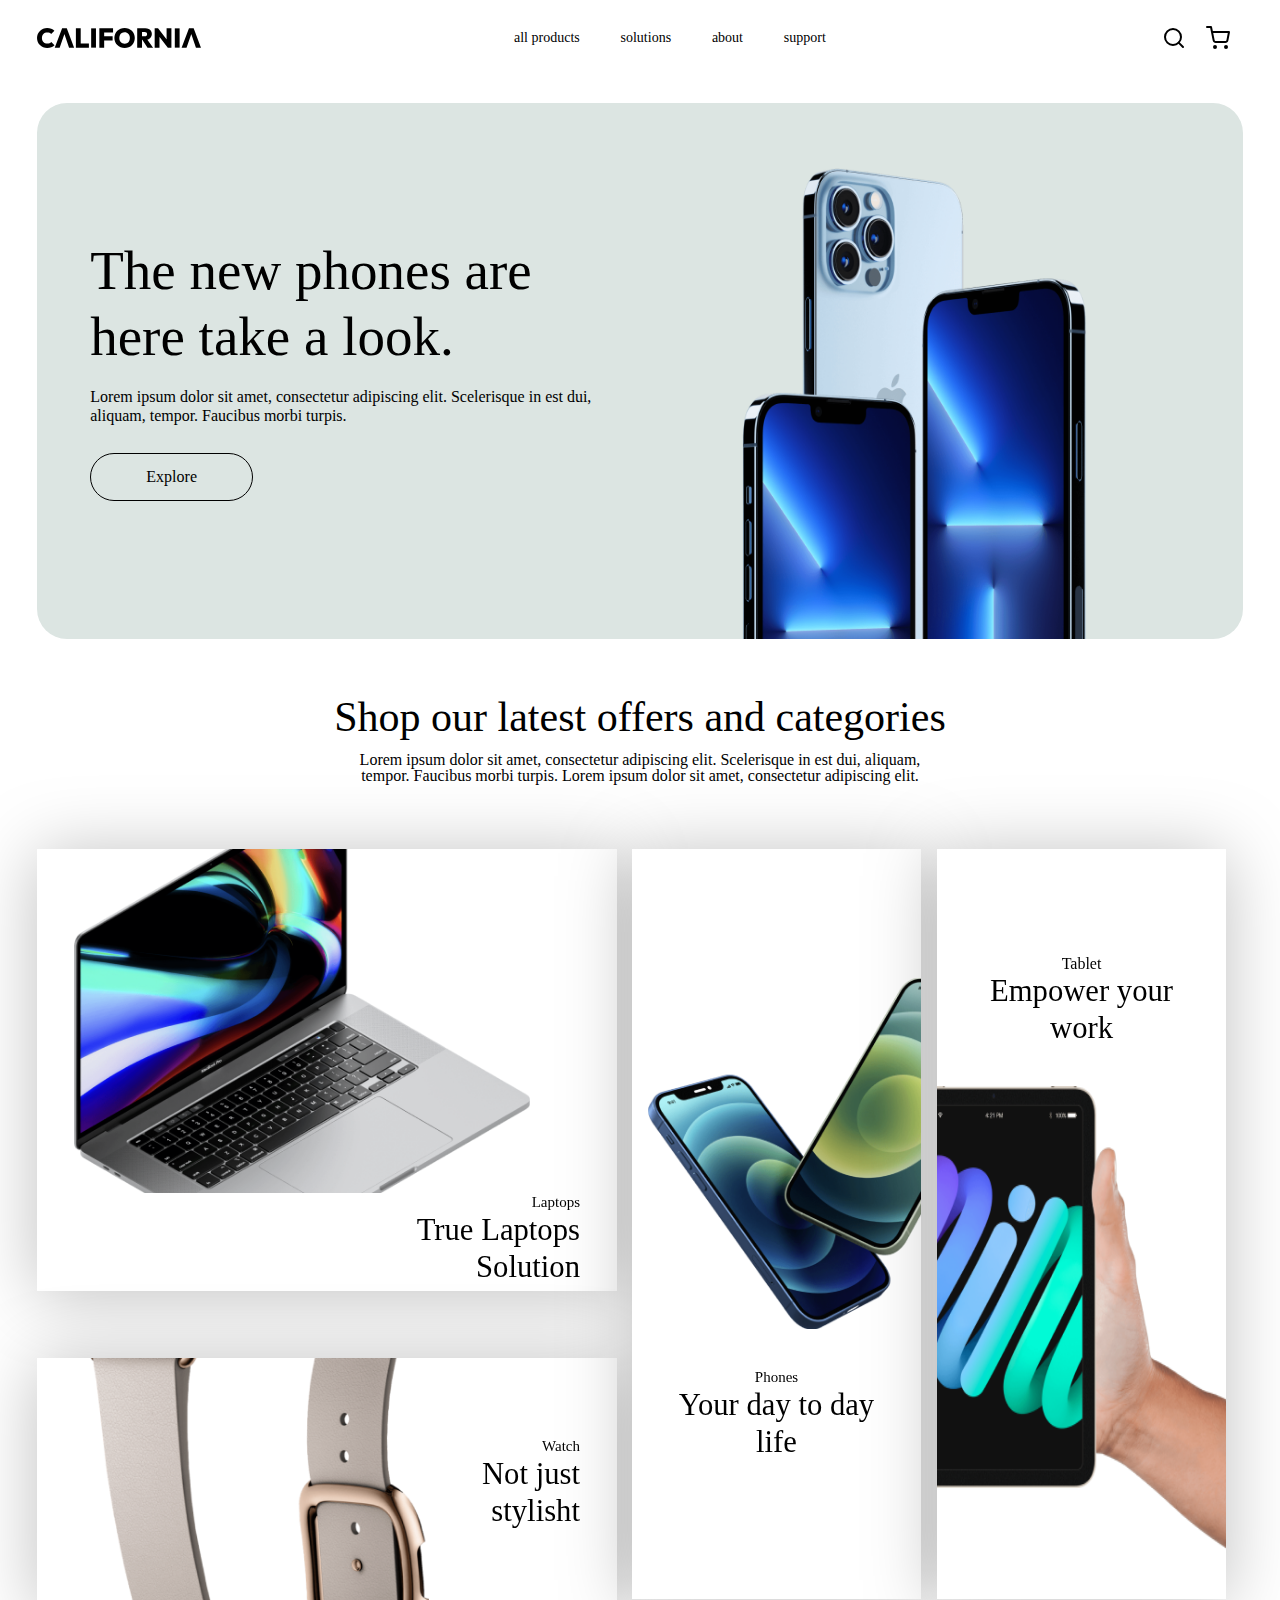
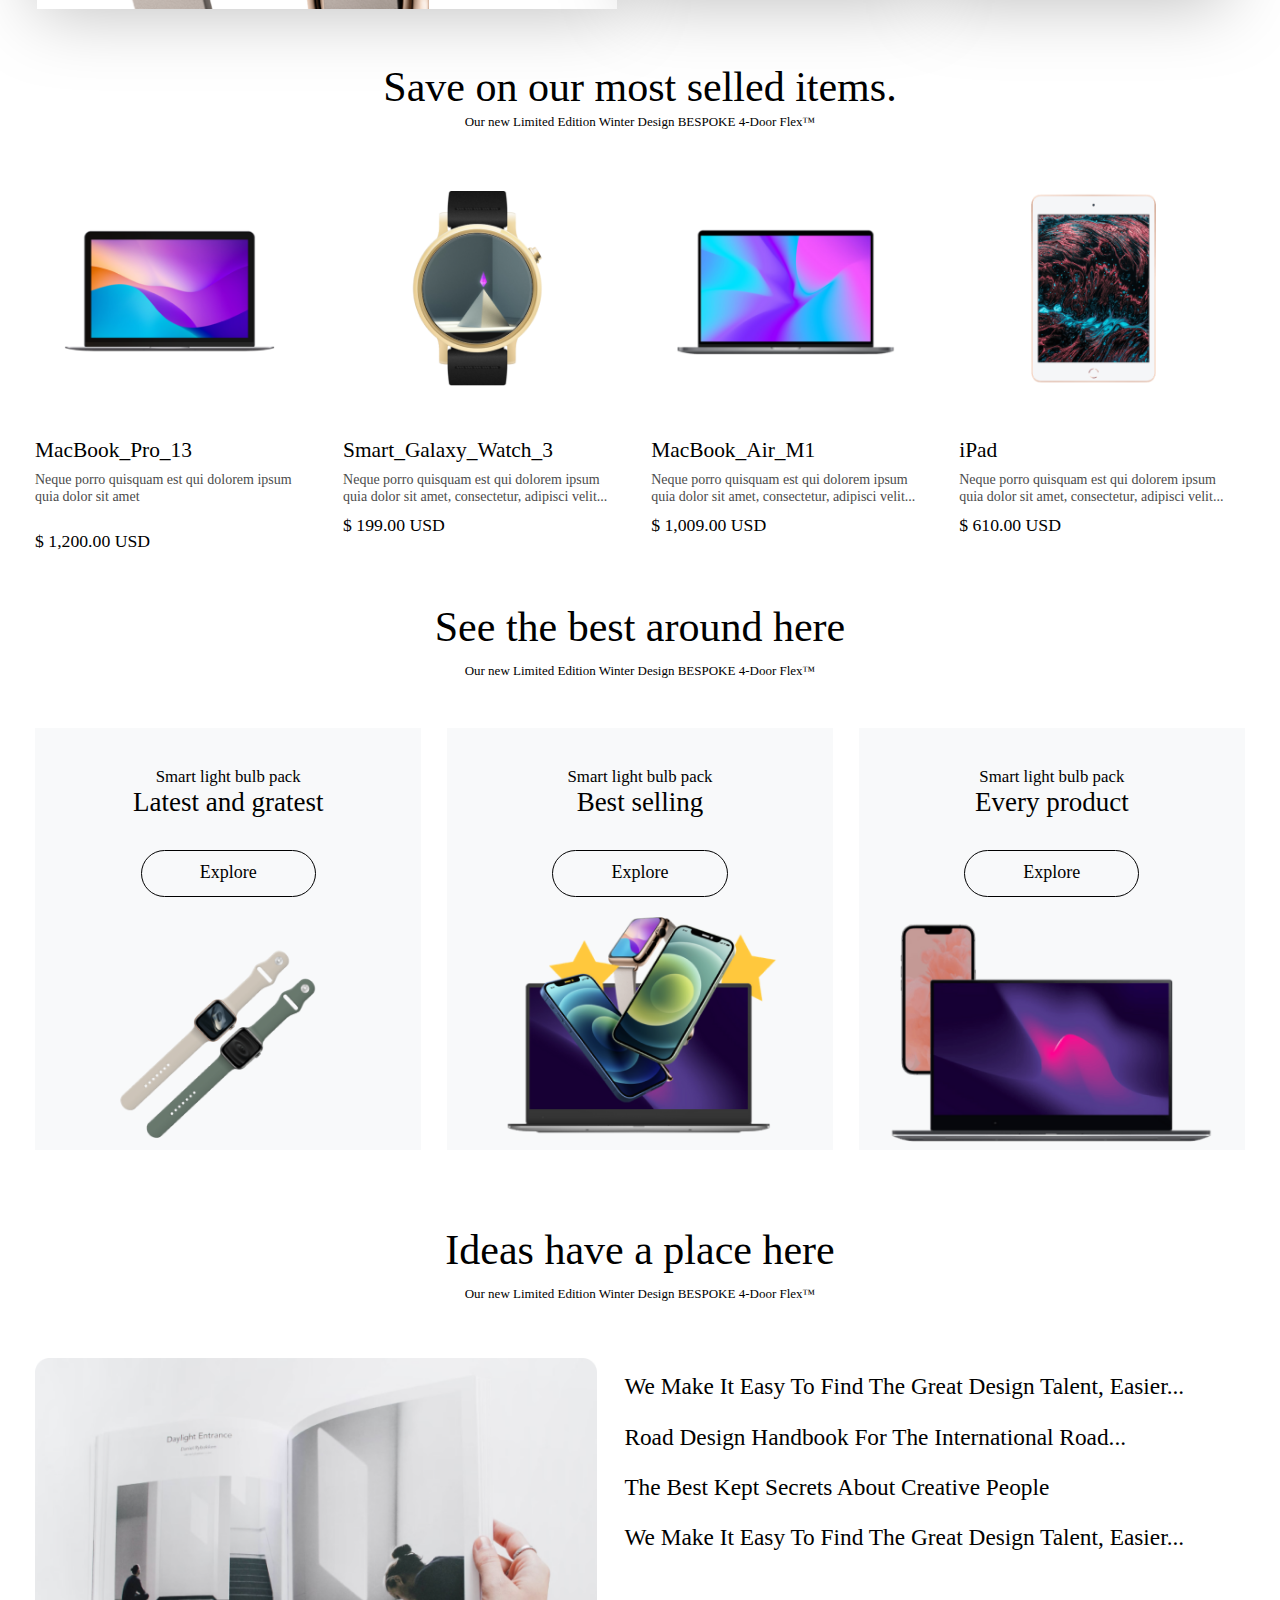
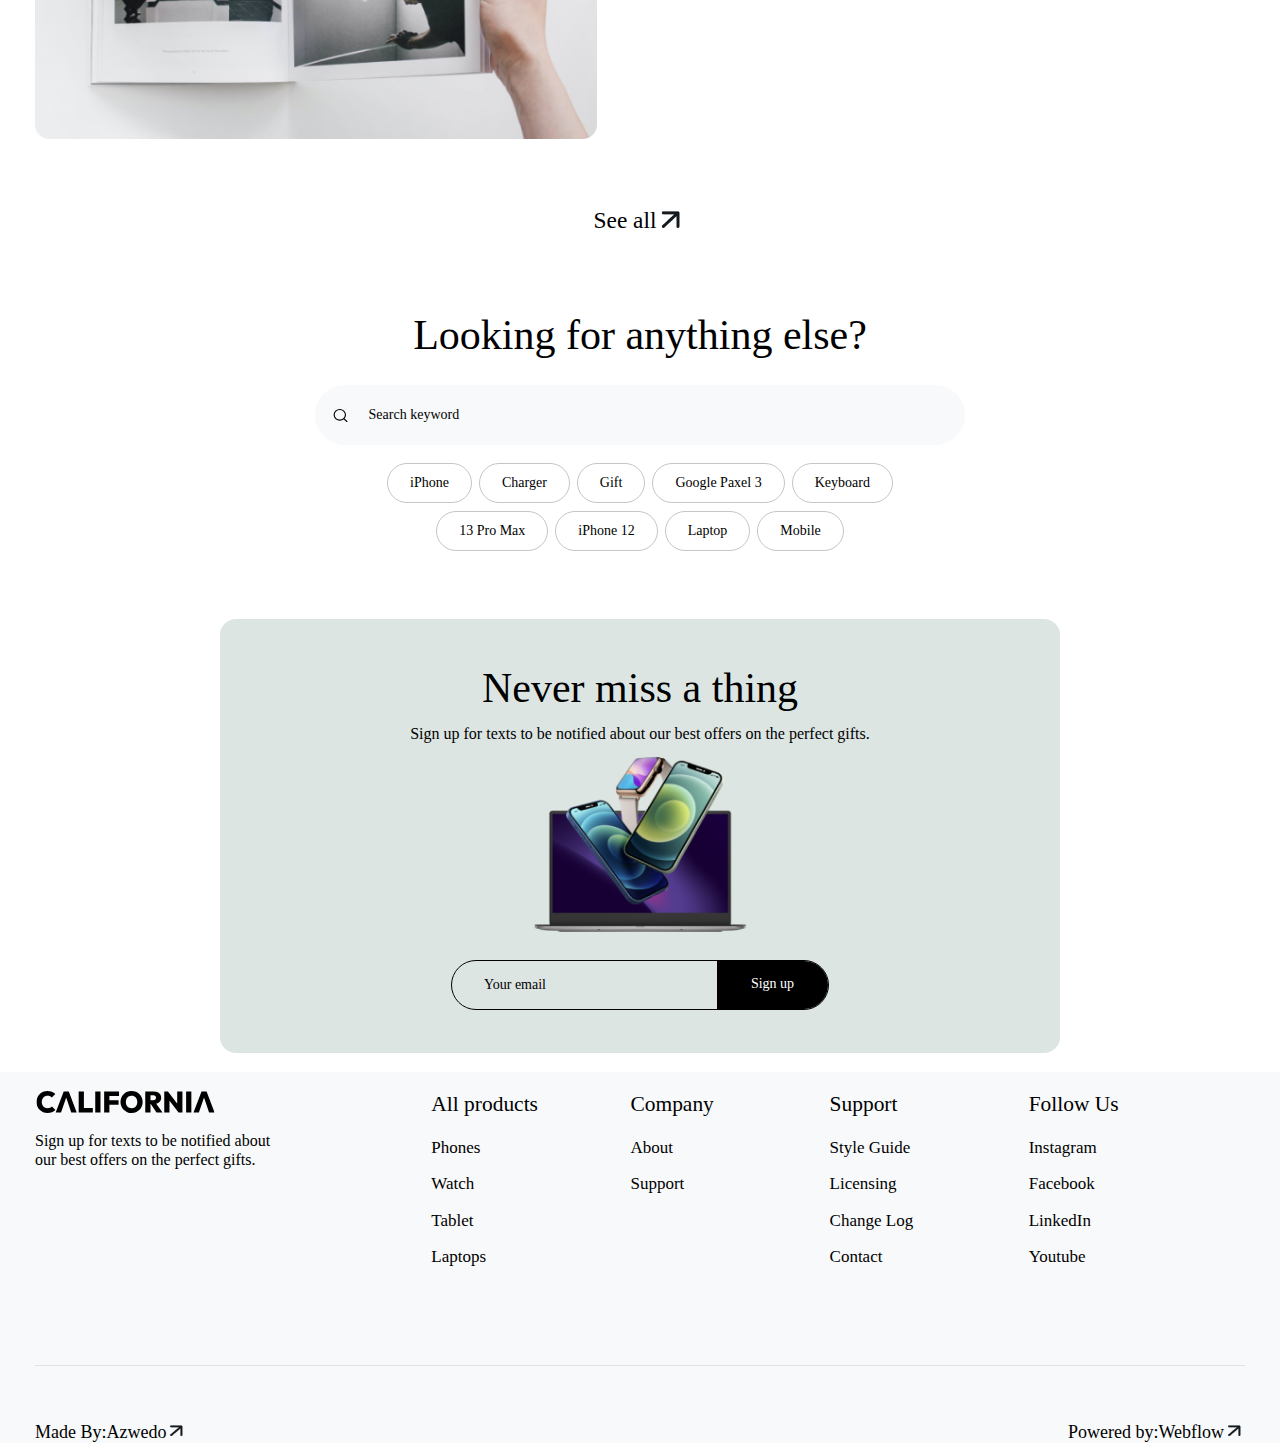
==== projects/project_1/index.html @ 1dadbc1e "commit1" ====
<!DOCTYPE html>
<html lang="en">
<head>
    <meta charset="UTF-8">
    <meta http-equiv="X-UA-Compatible" content="IE=edge">
    <meta name="viewport" content="width=device-width, initial-scale=1.0">
    <link rel="shortcut icon" href="img/icon_logo.svg" type="image/x-icon">
    <link rel="stylesheet" href="css/scss.css">
    <link rel="stylesheet" href="css/scale.css">
    <title>CALIFORNIA</title>
</head>
<body>
    <div class="container">
        <div class="header">
            <img src="img/icon_logo.svg" alt="Логотип" class="logo">

            <div class="nav">
                <div class="nav_list">
                    <button class="nav_items"><a href="">all products</a></button>
                    <button class="nav_items"><a href="">solutions</a></button>
                    <button class="nav_items"><a href="">about</a></button>
                    <button class="nav_items"><a href="">support</a></button>
                    <button class="search"><a href="">search</a></button>
                    <button class="shop"><a href="">shop</a></button>
                </div>
            </div>

            <div class="search_shop_menu">
                <button class="btn_search"><a href="search"><img src="img/icon_search.svg" alt="" class="search"></a></button> 
                <button class="btn_shop"><a href="shop"><img src="img/icon_shop.svg" alt="" class="shop"></a></button> 
                <button class="btn_menu"><img src="img/icon_menu.svg" alt="" class="menu"></button>
            </div>
        </div>

        <div class="section_1">
            <div class="title">
                <div class="text">
                    <p class="text_items_1">
                        The new phones are here take a look.
                    </p>

                    <p class="text_items_2">
                        Lorem ipsum dolor sit amet, consectetur adipiscing elit. Scelerisque in est dui, aliquam, tempor. Faucibus morbi turpis.
                    </p>

                    <button class="text_items_3">
                        <p class="text_items_3_items">Explore</p>
                    </button>
                </div>                
            </div>
            <div class="image">
                <img src="img/section_1/image_1.png" alt="" class="image_items">
            </div>
        </div>

        <div class="section_2">
            <div class="title">
                <p class="text_1">
                    Shop our latest offers and categories
                </p>
                <p class="text_2">
                    Lorem ipsum dolor sit amet, consectetur adipiscing elit. Scelerisque in est dui, aliquam, tempor. Faucibus morbi turpis.
                    Lorem ipsum dolor sit amet, consectetur adipiscing elit.
                </p>
            </div>

            <br>

            <div class="category">
                <div class="category_1">
                    <div class="laptops">
                        <div class="laptop_content">
                            <img src="img/section_2/laptop.png" alt="Нотбук" class="image_laptop">
                            <p class="text_1">Laptops</p>
                            <p class="text_2">True Laptops</p>
                            <p class="text_2">Solution</p>
                        </div>
                    </div>
                    <div class="watch">
                        <div class="watch_content">
                            <img src="img/section_2/watch.png" alt="Часы" class="image_watch">
                            <div class="watch_content_text">
                                <p class="text_1">Watch</p>
                                <p class="text_2">Not just</p>
                                <p class="text_3">stylisht</p>
                            </div>
                        </div>
                    </div>
                </div>
                <div class="category_2">
                    <div class="phones">
                        <div class="phone_content">
                            <img src="img/section_2/phones.png" alt="Смартфон" class="images_phones">
                            <div>
                                <p class="text_1">Phones</p>
                                <p class="text_2">Your day to day</p>
                                <p class="text_3">life</p>
                            </div>
                        </div>
                    </div>
                    <div class="tablet">
                        <div class="tablet_content">
                            <p class="text_1">Tablet</p>
                            <p class="text_2">Empower your</p>
                            <p class="text_3">work</p>
                            <img src="img/section_2/tablet.png" alt="Планшет" class="images_tablet">
                        </div>
                        
                    </div>
                </div>
            </div>
        </div>

        <div class="section_3">
            <p class="text_1">
                Save on our most selled items.
            </p>
            <p class="text_2">
                Our new Limited Edition Winter Design BESPOKE 4-Door Flex™
            </p>

            <div class="product">
                <div class="product_content_1">
                    <div class="MacBook_Pro_13">
                        <div class="content_image">
                            <img src="img/section_3/MacBook_Pro_13.png" alt="MacBook_Pro_13" class="image">
                        </div>
                        <div class="content_text">
                            <p class="text_1">
                                MacBook_Pro_13
                            </p>
                            <p class="text_2">
                                Neque porro quisquam est qui dolorem ipsum quia dolor sit amet
                            </p>
                            <p class="text_3">
                                $ 1,200.00 USD
                            </p>
                        </div>
                    </div>
                    <div class="Smart_Galaxy_Watch_3">
                        <div class="content_image">
                            <img src="img/section_3/Smart_Galaxy_Watch_3.png" alt="Smart_Galaxy_Watch_3" class="image">
                        </div>
                        <div class="content_text">
                            <p class="text_1">
                                Smart_Galaxy_Watch_3
                            </p>
                            <p class="text_2">
                                Neque porro quisquam est qui dolorem ipsum quia dolor sit amet, consectetur, adipisci velit...
                            </p>
                            <p class="text_3">
                                $ 199.00 USD
                            </p>
                        </div>
                    </div>
                </div>
                <div class="product_content_2">
                    <div class="MacBook_Air_M1">
                        <div class="content_image">
                            <img src="img/section_3/MacBook_Air_M1.png" alt="MacBook_Air_M1" class="image">
                        </div>
                        <div class="content_text">
                            <p class="text_1">
                                MacBook_Air_M1
                            </p>
                            <p class="text_2">
                                Neque porro quisquam est qui dolorem ipsum quia dolor sit amet, consectetur, adipisci velit...
                            </p>
                            <p class="text_3">
                                $ 1,009.00 USD
                            </p>
                        </div>
                    </div>
                    <div class="iPad">
                        <div class="content_image">
                            <img src="img/section_3/iPad.png" alt="iPad" class="image">
                        </div>
                        <div class="content_text">
                            <p class="text_1">
                                iPad
                            </p>
                            <p class="text_2">
                                Neque porro quisquam est qui dolorem ipsum quia dolor sit amet, consectetur, adipisci velit...
                            </p>
                            <p class="text_3">
                                $ 610.00 USD
                            </p>
                        </div>
                    </div>
                </div>
            </div>
        </div>

        <div class="section_4">
            <p class="text_1">
                See the best around here
            </p>
            <p class="text_2">
                Our new Limited Edition Winter Design BESPOKE 4-Door Flex™
            </p>

            <div class="View_best">
                <div class="View_best_items_1">
                    <p class="text_1">
                        Smart light bulb pack
                    </p>
                    <p class="text_2">
                        Latest and gratest
                    </p>
                    <button class="text_3">
                        <p class="text_3_items">Explore</p>
                    </button>
                    <div class="image">
                        <img src="img/section_4/image_1.png" alt="изображение 1" class="img_1">
                    </div>
                </div>
                <div class="View_best_items_2">
                    <p class="text_1">
                        Smart light bulb pack
                    </p>
                    <p class="text_2">
                        Best selling
                    </p>
                    <button class="text_3">
                        <p class="text_3_items">Explore</p>
                    </button>
                    <div class="image">
                        <img src="img/section_4/image_2.png" alt="изображение 2" class="img_1">
                    </div>
                </div>
                <div class="View_best_items_3">
                    <p class="text_1">
                        Smart light bulb pack
                    </p>
                    <p class="text_2">
                        Every product
                    </p>
                    <button class="text_3">
                        <p class="text_3_items">Explore</p>
                    </button>
                    <div class="image">
                        <img src="img/section_4/image_3.png" alt="изображение 3" class="img_1">
                    </div>
                </div>
            </div>
        </div>

        <div class="section_5">
            <p class="text_1">
                Ideas have a place here
            </p>
            <p class="text_2">
                Our new Limited Edition Winter Design BESPOKE 4-Door Flex™
            </p>
            <div class="content">
                <img src="img/section_5/image_1.png" alt="Книга" class="image">
                <div class="content_text_1">
                    <p class="text_items_1">
                        We Make It Easy To Find The Great Design Talent, Easier...
                    </p>
                    <p class="text_items_2">
                        Road Design Handbook For The International Road...
                    </p>
                    <p class="text_items_3">
                        The Best Kept Secrets About Creative People
                    </p>
                    <p class="text_items_4">
                        We Make It Easy To Find The Great Design Talent, Easier...
                    </p>
                </div>
            </div>
            <div class="content_text_2">
                <p class="content_text_2_text">
                    See all
                </p>
                <img src="img/section_5/image_2.png" alt="Сылка" class="image">
            </div>
        </div>

        <div class="section_6">
            <p class="section_6_text_1">
                Looking for anything else?
            </p>
            <div class="section_6_search">
                <button class="search_search">
                    <img src="img/section_6/image_1.svg" alt="" class="icon_search">
                </button>
                <input type="text" placeholder="Search keyword" class="input_search">
            </div>
            <div class="section_6_search_product">
                <div class="search_product_1">
                    <div class="content">
                        <div class="iPhone">
                            iPhone
                        </div>
                        <div class="Charger">
                            Charger
                        </div>
                        <div class="Gift">
                            Gift
                        </div>
                        <div class="Google_Paxel_3">
                            Google Paxel 3
                        </div>
                        <div class="Keyboard">
                            Keyboard
                        </div>
                    </div>

                </div>
                <div class="search_product_2">
                    <div class="content">
                        <div class="13_Por_Max">
                            13 Pro Max
                        </div>
                        <div class="iPhone_12">
                            iPhone 12
                        </div>
                        <div class="Laptop">
                            Laptop
                        </div>
                        <div class="Mobile">
                            Mobile
                        </div>
                    </div>

                </div>
            </div>
            <div class="section_6_input_email">
                <p class="section_6_input_email_text_1">
                    Never miss a thing
                </p>
                <p class="section_6_input_email_text_2">
                    Sign up for texts to be notified about our best offers on the perfect gifts.
                </p>
                <img src="img/section_6/image_2.png" alt="Картинка" class="image">
                <div class="section_6_input_email_input">
                    <input type="text" placeholder="Your email" class="input_text">
                    <button class="input_button">
                        Sign up
                    </button>
                </div>
            </div>
        </div>

        <div class="footer">
            <div class="footer_content_content_1">
                <div class="content_1_logo">
                    <img src="img/icon_logo.svg" alt="Логотип" class="logo_images">
                    <p class="content_text">
                        Sign up for texts to be notified about
                        <br>
                        our best offers on the perfect gifts.
                    </p>
                </div>
                <div class="content">
                    <div class="content_1_progect">
                        <div class="content_1_progect_title fb">
                            All products
                        </div>
                        <div class="content_1_progect_title_content">
                            <p class="content_1_progect_text_2">
                                Phones
                            </p>
                            <p class="content_1_progect_text_3">
                                Watch
                            </p>
                            <p class="content_1_progect_text_4">
                                Tablet
                            </p>
                            <p class="content_1_progect_text_5">
                                Laptops
                            </p>
                        </div>
                    </div>
                    <div class="content_1_company">
                        <div class="content_1_company_title fb">
                            Company
                        </div>
                        <div class="content_1_company_title_content">
                            <p class="content_1_progect_text_2">
                                About
                            </p>
                            <p class="content_1_company_text_3">
                                Support
                            </p>
                        </div>
                    </div>
                    <div class="content_1_support">
                        <div class="content_1_support_title fb">
                            Support
                        </div>
                        <div class="content_1_support_title_content">
                            <p class="content_1_support_text_2">
                                Style Guide
                            </p>
                            <p class="content_1_support_text_3">
                                Licensing
                            </p>
                            <p class="content_1_support_text_4">
                                Change Log
                            </p>
                            <p class="content_1_support_text_5">
                                Contact
                            </p>
                        </div>
                    </div>
                    <div class="content_1_follow_us">
                        <div class="content_1_follow_us_title fb">
                            Follow Us
                        </div>
                        <div class="content_1_follow_us_title_content">
                            <p class="content_1_follow_us_text_2">
                                Instagram
                            </p>
                            <p class="content_1_follow_us_text_3">
                                Facebook
                            </p>
                            <p class="content_1_follow_us_text_4">
                                LinkedIn
                            </p>
                            <p class="content_1_follow_us_text_5">
                                Youtube
                            </p>
                        </div>
                    </div>
                </div>

            </div>
            <div class="footer_content_content_2">
                <div class="content_2_1">
                    <p class="content_2_1_text_1">
                        Made By: 
                    </p>
                    <p class="content_2_1_text_2">
                        Azwedo
                    </p>
                    <img src="img/section_5/image_2.png" alt="Сылка" class="content_2_1_image_1">
                </div>
                <div class="content_2_2">
                    <p class="content_2_2_text_1">
                        Powered by: 
                    </p>
                    <p class="content_2_2_text_2">
                        Webflow
                    </p>
                    <img src="img/section_5/image_2.png" alt="Сылка" class="content_2_2_image_1">
                </div>
            </div>
        </div>
    </div>
    <script src="js/js.js"></script>
</body>
</html>
---- projects/project_1/css/scss.css ----
@import "null_css.css";
p {
  -webkit-touch-callout: none;
  /* iOS Safari */
  -webkit-user-select: none;
  /* Safari */
  -khtml-user-select: none;
  /* Konqueror HTML */
  -moz-user-select: none;
  /* Old versions of Firefox */
  -ms-user-select: none;
  /* Internet Explorer/Edge */
  user-select: none;
}

::-webkit-scrollbar-track {
  background: transparent;
}

::-webkit-scrollbar {
  width: 15px;
}

::-webkit-scrollbar-thumb {
  background: rgb(161, 161, 161);
  border-radius: 8px;
}

::-webkit-input-placeholder {
  color: rgb(0, 0, 0);
}

.container {
  width: 100%;
}
.container .header {
  height: calc(40px + 40 * (100vw - 320px) / 1046);
  display: flex;
  justify-content: space-between;
  align-items: center;
  margin: 0px calc(5px + 35 * (100vw - 320px) / 1046);
}
.container .header .logo {
  width: calc(100px + 70 * (100vw - 320px) / 1046);
}
.container .header .nav {
  transition: 0.5s;
  z-index: 1;
}
.container .header .nav .nav_list .nav_items, .container .header .nav .nav_list .search, .container .header .nav .nav_list .shop {
  margin: 0px calc(1px + 19 * (100vw - 320px) / 1046) 0px 0px;
  padding: 5px calc(3px + 7 * (100vw - 320px) / 1046) 5px calc(3px + 7 * (100vw - 320px) / 1046);
  background-color: rgb(33, 33, 255);
  border-radius: 5px;
  height: 30px;
  background-color: transparent;
}
.container .header .nav .nav_list .nav_items a, .container .header .nav .nav_list .search a, .container .header .nav .nav_list .shop a {
  color: black;
  font-size: 14px;
}
.container .header .nav .nav_list .nav_items:hover, .container .header .nav .nav_list .search:hover, .container .header .nav .nav_list .shop:hover {
  background-color: rgb(220, 229, 226);
  transition: 0.5s;
}
.container .header .nav .nav_list .search, .container .header .nav .nav_list .shop {
  display: none;
}
.container .header .search_shop_menu {
  display: flex;
  column-gap: 2px;
}
.container .header .search_shop_menu .btn_search, .container .header .search_shop_menu .btn_shop, .container .header .search_shop_menu .btn_menu {
  border-radius: 5px;
  background-color: transparent;
  padding: 5px;
}
.container .header .search_shop_menu .btn_menu {
  display: none;
}
.container .header .search_shop_menu .btn_menu .menu {
  width: 24px;
  height: 24px;
  display: none;
}
.container .header .search_shop_menu .btn_search:hover, .container .header .search_shop_menu .btn_shop:hover, .container .header .search_shop_menu .btn_menu:hover {
  background-color: rgb(220, 229, 226);
  transition: 0.5s;
}
.container .section_1 {
  margin: calc(10px + 18 * (100vw - 320px) / 1046) calc(5px + 35 * (100vw - 320px) / 1046);
  display: flex;
  justify-content: space-between;
  background-color: rgb(220, 229, 226);
  border-radius: 30px;
  height: calc(380px + 170 * (100vw - 320px) / 1046);
}
.container .section_1 .title {
  width: 100%;
}
.container .section_1 .title .text {
  position: relative;
  top: calc(20px + 125 * (100vw - 320px) / 1046);
  left: calc(20px + 36 * (100vw - 320px) / 1046);
  width: 90%;
}
.container .section_1 .title .text .text_items_1 {
  font-size: calc(22px + 36 * (100vw - 320px) / 1046);
  font-weight: 400px;
  line-height: calc(20px + 50 * (100vw - 320px) / 1046);
}
.container .section_1 .title .text .text_items_2 {
  display: inline-block;
  margin: calc(7px + 11 * (100vw - 320px) / 1046) 0px calc(7px + 23 * (100vw - 320px) / 1046) 0px;
  font-size: 16px;
  line-height: 19px;
}
.container .section_1 .title .text .text_items_3 {
  width: calc(86px + 84 * (100vw - 320px) / 1046);
  height: calc(30px + 20 * (100vw - 320px) / 1046);
  background-color: transparent;
  border: 1px solid black;
  border-radius: calc(20px + 184 * (100vw - 320px) / 1046);
}
.container .section_1 .title .text .text_items_3:hover {
  background-color: rgb(220, 229, 226);
  transition: 0.5s;
  border-color: transparent;
}
.container .section_1 .title .text .text_items_3 .text_items_3_items {
  font-size: 16px;
  line-height: 22px;
  font-weight: 400;
}
.container .section_1 .image {
  width: 100%;
  height: 100%;
  display: flex;
  flex-direction: column-reverse;
}
.container .section_1 .image .image_items {
  width: calc(200px + 350 * (100vw - 320px) / 1046);
  height: calc(190px + 350 * (100vw - 320px) / 1046);
}
.container .section_2 {
  margin: calc(10px + 45 * (100vw - 320px) / 1046) calc(5px + 35 * (100vw - 320px) / 1046);
}
.container .section_2 .title .text_1 {
  font-size: 42px;
  line-height: 52px;
  font-weight: 400;
  text-align: center;
  margin: 19px 0px 9px 0px;
}
.container .section_2 .title .text_2 {
  width: calc(133px + 495 * (100vw - 133px) / 1233);
  font-size: 16px;
  line-height: 16px;
  font-weight: 400;
  text-align: center;
  margin: 0 auto;
}
.container .section_2 .category {
  display: flex;
  column-gap: calc(5px + 11 * (100vw - 133px) / 1233);
  margin: calc(10px + 46 * (100vw - 425px) / 941) 0px 0px 0px;
}
.container .section_2 .category .category_1 {
  display: flex;
  flex-direction: column;
  row-gap: calc(10px + 62 * (100vw - 320px) / 1046);
}
.container .section_2 .category .category_1 .laptops {
  width: calc(245px + 391 * (100vw - 769px) / 597);
  height: calc(247px + 227 * (100vw - 769px) / 597);
  filter: drop-shadow(0px 4px 35px rgba(0, 0, 0, 0.25));
  background-color: rgb(255, 255, 255);
}
.container .section_2 .category .category_1 .laptops .laptop_content {
  display: flex;
  flex-direction: column;
  margin: 0px auto;
  width: 87.3%;
  height: 100%;
}
.container .section_2 .category .category_1 .laptops .laptop_content .image_laptop {
  width: 90.1%;
}
.container .section_2 .category .category_1 .laptops .laptop_content .text_1 {
  text-align: end;
  font-weight: 400;
  font-size: 15px;
  line-height: 19px;
}
.container .section_2 .category .category_1 .laptops .laptop_content .text_2 {
  text-align: end;
  font-weight: 400;
  font-size: calc(16px + 16 * (100vw - 320px) / 1046);
  line-height: calc(20px + 18 * (100vw - 320px) / 1046);
}
.container .section_2 .category .category_1 .watch {
  width: calc(245px + 391 * (100vw - 769px) / 597);
  height: auto;
  filter: drop-shadow(0px 4px 35px rgba(0, 0, 0, 0.25));
  background-color: rgb(255, 255, 255);
}
.container .section_2 .category .category_1 .watch .watch_content {
  width: 87.3%;
  height: 100%;
  margin: 0 auto;
  display: flex;
  justify-content: space-between;
}
.container .section_2 .category .category_1 .watch .watch_content .image_watch {
  width: calc(202px + 179 * (100vw - 769px) / 597);
  height: 100%;
}
.container .section_2 .category .category_1 .watch .watch_content .watch_content_text {
  align-self: center;
}
.container .section_2 .category .category_1 .watch .watch_content .watch_content_text .text_1 {
  font-weight: 400;
  font-size: 15px;
  line-height: 19px;
  text-align: end;
}
.container .section_2 .category .category_1 .watch .watch_content .watch_content_text .text_2, .container .section_2 .category .category_1 .watch .watch_content .watch_content_text .text_3 {
  font-weight: 400;
  font-size: calc(16px + 16 * (100vw - 320px) / 1046);
  line-height: calc(20px + 18 * (100vw - 320px) / 1046);
  text-align: end;
}
.container .section_2 .category .category_2 {
  display: flex;
  flex-direction: row;
  column-gap: 16px;
}
.container .section_2 .category .category_2 .phones {
  width: calc(250px + 51 * (100vw - 1000px) / 366);
  height: calc(501px + 291 * (100vw - 769px) / 597);
  filter: drop-shadow(0px 4px 35px rgba(0, 0, 0, 0.25));
  background-color: rgb(255, 255, 255);
  display: flex;
  align-items: center;
}
.container .section_2 .category .category_2 .phones .phone_content {
  width: 100%;
  height: calc(420px + 84 * (100vw - 769px) / 597);
}
.container .section_2 .category .category_2 .phones .phone_content .images_phones {
  margin: 0px 0px 0px 16px;
  height: calc(251px + 116 * (100vw - 769px) / 597);
  width: calc(100% - 16px);
}
.container .section_2 .category .category_2 .phones .phone_content .text_1 {
  text-align: center;
  margin: calc(10px + 32 * (100vw - 320px) / 1046) 0px 0px 0px;
  font-size: 15px;
  line-height: 19px;
  font-weight: 400;
}
.container .section_2 .category .category_2 .phones .phone_content .text_2 {
  text-align: center;
  font-size: calc(16px + 16 * (100vw - 320px) / 1046);
  line-height: calc(20px + 18 * (100vw - 320px) / 1046);
  font-weight: 400;
}
.container .section_2 .category .category_2 .phones .phone_content .text_3 {
  text-align: center;
  font-size: calc(16px + 16 * (100vw - 320px) / 1046);
  line-height: calc(20px + 18 * (100vw - 320px) / 1046);
  font-weight: 400;
}
.container .section_2 .category .category_2 .tablet {
  width: calc(250px + 51 * (100vw - 1000px) / 366);
  height: calc(501px + 291 * (100vw - 769px) / 597);
  filter: drop-shadow(0px 4px 35px rgba(0, 0, 0, 0.25));
  background-color: rgb(255, 255, 255);
  display: flex;
  align-items: center;
}
.container .section_2 .category .category_2 .tablet .tablet_content {
  width: 100%;
  height: calc(420px + 141 * (100vw - 769px) / 597);
}
.container .section_2 .category .category_2 .tablet .tablet_content .text_3 {
  margin: 0px 0px calc(10px + 32 * (100vw - 320px) / 1046) 0px;
  font-size: calc(16px + 16 * (100vw - 320px) / 1046);
  line-height: calc(20px + 18 * (100vw - 320px) / 1046);
  font-weight: 400;
  text-align: center;
}
.container .section_2 .category .category_2 .tablet .tablet_content .text_2 {
  font-size: calc(16px + 16 * (100vw - 320px) / 1046);
  line-height: calc(20px + 18 * (100vw - 320px) / 1046);
  font-weight: 400;
  text-align: center;
}
.container .section_2 .category .category_2 .tablet .tablet_content .text_1 {
  font-size: 16px;
  line-height: 19.2px;
  font-weight: 400;
  text-align: center;
}
.container .section_2 .category .category_2 .tablet .tablet_content .images_tablet {
  width: 100%;
  height: calc(363px + 198 * (100vw - 769px) / 597);
}
.container .section_3 {
  margin: calc(10px + 48 * (100vw - 320px) / 1120) calc(5px + 35 * (100vw - 320px) / 1120) 0px;
}
.container .section_3 .text_1 {
  font-weight: 400;
  font-size: 42px;
  line-height: 52px;
  text-align: center;
  margin: calc(10px + 9 * (100vw - 320px) / 1120) 0px 0px 0px;
}
.container .section_3 .text_2 {
  font-weight: 400;
  font-size: 13px;
  line-height: 17px;
  text-align: center;
}
.container .section_3 .product {
  margin: calc(10px + 21 * (100vw - 320px) / 1120) 0px 0px 0px;
  display: flex;
  column-gap: calc(10px + 33.3 * (100vw - 320px) / 1120);
}
.container .section_3 .product .product_content_1 {
  display: flex;
  column-gap: calc(10px + 33.3 * (100vw - 320px) / 1120);
}
.container .section_3 .product .product_content_1 .MacBook_Pro_13 {
  width: calc(230px + 72.5 * (100vw - 1088px) / 352);
  height: 396px;
}
.container .section_3 .product .product_content_1 .MacBook_Pro_13 .content_image {
  display: flex;
  justify-content: center;
  width: 100%;
  height: 66%;
}
.container .section_3 .product .product_content_1 .MacBook_Pro_13 .content_image .image {
  align-self: center;
  width: 83.5%;
}
.container .section_3 .product .product_content_1 .MacBook_Pro_13 .content_text {
  width: 100%;
}
.container .section_3 .product .product_content_1 .MacBook_Pro_13 .content_text .text_1 {
  font-weight: 400;
  font-size: calc(18px + 4 * (100vw - 320px) / 1120);
  line-height: calc(20px + 7.5 * (100vw - 320px) / 1120);
  text-align: start;
}
.container .section_3 .product .product_content_1 .MacBook_Pro_13 .content_text .text_2 {
  width: 100%;
  font-weight: 400;
  font-size: 14px;
  line-height: 16.8px;
  color: rgb(75, 75, 75);
  text-align: start;
  margin: 9px 0px 25px 0px;
}
.container .section_3 .product .product_content_1 .MacBook_Pro_13 .content_text .text_3 {
  font-weight: 400;
  font-size: calc(16px + 2 * (100vw - 320px) / 1120);
  line-height: calc(20px + 1.6 * (100vw - 320px) / 1120);
}
.container .section_3 .product .product_content_1 .Smart_Galaxy_Watch_3 {
  width: calc(230px + 72.5 * (100vw - 1088px) / 352);
}
.container .section_3 .product .product_content_1 .Smart_Galaxy_Watch_3 .content_image {
  display: flex;
  justify-content: center;
  width: 100%;
  height: 66%;
}
.container .section_3 .product .product_content_1 .Smart_Galaxy_Watch_3 .content_image .image {
  align-self: center;
  width: 83.5%;
}
.container .section_3 .product .product_content_1 .Smart_Galaxy_Watch_3 .content_text .text_1 {
  font-weight: 400;
  font-size: calc(18px + 4 * (100vw - 320px) / 1120);
  line-height: calc(20px + 7.5 * (100vw - 320px) / 1120);
  text-align: start;
}
.container .section_3 .product .product_content_1 .Smart_Galaxy_Watch_3 .content_text .text_2 {
  width: 100%;
  font-weight: 400;
  font-size: 14px;
  line-height: 16.8px;
  color: rgb(75, 75, 75);
  text-align: start;
  margin: 9px 0px 9px 0px;
}
.container .section_3 .product .product_content_1 .Smart_Galaxy_Watch_3 .content_text .text_3 {
  font-weight: 400;
  font-size: calc(16px + 2 * (100vw - 320px) / 1120);
  line-height: calc(20px + 1.6 * (100vw - 320px) / 1120);
}
.container .section_3 .product .product_content_2 {
  display: flex;
  column-gap: calc(10px + 33.3 * (100vw - 320px) / 1120);
}
.container .section_3 .product .product_content_2 .MacBook_Air_M1 {
  width: calc(230px + 72.5 * (100vw - 1088px) / 352);
}
.container .section_3 .product .product_content_2 .MacBook_Air_M1 .content_image {
  display: flex;
  justify-content: center;
  width: 100%;
  height: 66%;
}
.container .section_3 .product .product_content_2 .MacBook_Air_M1 .content_image .image {
  align-self: center;
  width: 83.5%;
}
.container .section_3 .product .product_content_2 .MacBook_Air_M1 .content_text .text_1 {
  font-weight: 400;
  font-size: calc(18px + 4 * (100vw - 320px) / 1120);
  line-height: calc(20px + 7.5 * (100vw - 320px) / 1120);
  text-align: start;
}
.container .section_3 .product .product_content_2 .MacBook_Air_M1 .content_text .text_2 {
  width: 100%;
  font-weight: 400;
  font-size: 14px;
  line-height: 16.8px;
  color: rgb(75, 75, 75);
  text-align: start;
  margin: 9px 0px 9px 0px;
}
.container .section_3 .product .product_content_2 .MacBook_Air_M1 .content_text .text_3 {
  font-weight: 400;
  font-size: calc(16px + 2 * (100vw - 320px) / 1120);
  line-height: calc(20px + 1.6 * (100vw - 320px) / 1120);
}
.container .section_3 .product .product_content_2 .iPad {
  width: calc(230px + 72.5 * (100vw - 1088px) / 352);
}
.container .section_3 .product .product_content_2 .iPad .content_image {
  display: flex;
  justify-content: center;
  width: 100%;
  height: 66%;
}
.container .section_3 .product .product_content_2 .iPad .content_image .image {
  align-self: center;
  width: 83.5%;
}
.container .section_3 .product .product_content_2 .iPad .content_text .text_1 {
  font-weight: 400;
  font-size: calc(18px + 4 * (100vw - 320px) / 1120);
  line-height: calc(20px + 7.5 * (100vw - 320px) / 1120);
  text-align: start;
}
.container .section_3 .product .product_content_2 .iPad .content_text .text_2 {
  width: 100%;
  font-weight: 400;
  font-size: 14px;
  line-height: 16.8px;
  color: rgb(75, 75, 75);
  text-align: start;
  margin: 9px 0px 9px 0px;
}
.container .section_3 .product .product_content_2 .iPad .content_text .text_3 {
  font-weight: 400;
  font-size: calc(16px + 2 * (100vw - 320px) / 1120);
  line-height: calc(20px + 1.6 * (100vw - 320px) / 1120);
}
.container .section_4 {
  margin: 28px calc(5px + 35 * (100vw - 320px) / 1120) 0px calc(5px + 35 * (100vw - 320px) / 1120);
}
.container .section_4 .text_1 {
  font-weight: 400;
  font-size: 42px;
  line-height: 52px;
  text-align: center;
  margin: 47px 0px 9px 0px;
}
.container .section_4 .text_2 {
  font-weight: 400;
  font-size: 13px;
  line-height: 17px;
  text-align: center;
}
.container .section_4 .View_best {
  margin: calc(10px + 46 * (100vw - 320px) / 1120) 0px 0px 0px;
  display: flex;
  column-gap: calc(10px + 18 * (100vw - 320px) / 1120);
  justify-content: space-between;
}
.container .section_4 .View_best .View_best_items_1 {
  width: 413px;
  height: calc(272px + 181 * (100vw - 490px) / 950);
  background-color: #F8F9FA;
  display: flex;
  flex-direction: column;
  align-items: center;
}
.container .section_4 .View_best .View_best_items_1 .text_1 {
  margin: 41px 0px 0px 0px;
  font-weight: 400;
  font-size: 16.8px;
  line-height: 16.8px;
}
.container .section_4 .View_best .View_best_items_1 .text_2 {
  font-weight: 400;
  font-size: calc(16px + 12 * (100vw - 320px) / 1046);
  line-height: calc(20px + 15 * (100vw - 320px) / 1046);
}
.container .section_4 .View_best .View_best_items_1 .text_3 {
  width: calc(86px + 104 * (100vw - 320px) / 1120);
  height: calc(30px + 20 * (100vw - 320px) / 1120);
  background-color: transparent;
  border: 1px solid black;
  border-radius: calc(20px + 184 * (100vw - 320px) / 1120);
  margin: 30px 0px 0px 0px;
}
.container .section_4 .View_best .View_best_items_1 .text_3:hover {
  background-color: #F8F9FA;
  transition: 0.5s;
  border-color: transparent;
}
.container .section_4 .View_best .View_best_items_1 .text_3 .text_3_items {
  font-size: 18px;
  line-height: 21.6px;
  font-weight: 400;
  text-align: center;
}
.container .section_4 .View_best .View_best_items_1 .image {
  flex: 1 1 auto;
  display: flex;
  width: 62.1%;
}
.container .section_4 .View_best .View_best_items_1 .image .img_1 {
  align-self: flex-end;
  width: 100%;
}
.container .section_4 .View_best .View_best_items_2 {
  width: 413px;
  height: calc(272px + 181 * (100vw - 490px) / 950);
  background-color: #F8F9FA;
  display: flex;
  flex-direction: column;
  align-items: center;
}
.container .section_4 .View_best .View_best_items_2 .text_1 {
  margin: 41px 0px 0px 0px;
  font-weight: 400;
  font-size: 16.8px;
  line-height: 16.8px;
}
.container .section_4 .View_best .View_best_items_2 .text_2 {
  font-weight: 400;
  font-size: calc(16px + 12 * (100vw - 320px) / 1046);
  line-height: calc(20px + 15 * (100vw - 320px) / 1046);
}
.container .section_4 .View_best .View_best_items_2 .text_3 {
  width: calc(86px + 104 * (100vw - 320px) / 1120);
  height: calc(30px + 20 * (100vw - 320px) / 1120);
  background-color: transparent;
  border: 1px solid black;
  border-radius: calc(20px + 184 * (100vw - 320px) / 1120);
  margin: 30px 0px 0px 0px;
}
.container .section_4 .View_best .View_best_items_2 .text_3:hover {
  background-color: #F8F9FA;
  transition: 0.5s;
  border-color: transparent;
}
.container .section_4 .View_best .View_best_items_2 .text_3 .text_3_items {
  font-size: 18px;
  line-height: 21.6px;
  font-weight: 400;
  text-align: center;
}
.container .section_4 .View_best .View_best_items_2 .image {
  flex: 1 1 auto;
  display: flex;
  width: 71.2%;
}
.container .section_4 .View_best .View_best_items_2 .image .img_1 {
  align-self: flex-end;
  width: 100%;
}
.container .section_4 .View_best .View_best_items_3 {
  width: 413px;
  height: calc(272px + 181 * (100vw - 490px) / 950);
  background-color: #F8F9FA;
  display: flex;
  flex-direction: column;
  align-items: center;
}
.container .section_4 .View_best .View_best_items_3 .text_1 {
  margin: 41px 0px 0px 0px;
  font-weight: 400;
  font-size: 16.8px;
  line-height: 16.8px;
}
.container .section_4 .View_best .View_best_items_3 .text_2 {
  font-weight: 400;
  font-size: calc(16px + 12 * (100vw - 320px) / 1046);
  line-height: calc(20px + 15 * (100vw - 320px) / 1046);
}
.container .section_4 .View_best .View_best_items_3 .text_3 {
  width: calc(86px + 104 * (100vw - 320px) / 1120);
  height: calc(30px + 20 * (100vw - 320px) / 1120);
  background-color: transparent;
  border: 1px solid black;
  border-radius: calc(20px + 184 * (100vw - 320px) / 1120);
  margin: 30px 0px 0px 0px;
}
.container .section_4 .View_best .View_best_items_3 .text_3:hover {
  background-color: #F8F9FA;
  transition: 0.5s;
  border-color: transparent;
}
.container .section_4 .View_best .View_best_items_3 .text_3 .text_3_items {
  font-size: 18px;
  line-height: 21.6px;
  font-weight: 400;
  text-align: center;
}
.container .section_4 .View_best .View_best_items_3 .image {
  flex: 1 1 auto;
  display: flex;
  width: 85.96%;
}
.container .section_4 .View_best .View_best_items_3 .image .img_1 {
  align-self: flex-end;
  width: 100%;
}
.container .section_5 {
  margin: 0px calc(5px + 35 * (100vw - 320px) / 1120);
}
.container .section_5 .text_1 {
  font-weight: 400;
  font-size: 42px;
  line-height: 52px;
  text-align: center;
  margin: 74px 0px 9px 0px;
}
.container .section_5 .text_2 {
  font-weight: 400;
  font-size: 13px;
  line-height: 17px;
  text-align: center;
}
.container .section_5 .content {
  margin: 56px 0px 0px 0px;
  display: flex;
  justify-content: space-between;
  column-gap: 20px;
}
.container .section_5 .content .image {
  width: calc(354px + 266 * (100vw - 700px) / 740);
  height: 100%;
}
.container .section_5 .content .content_text_1 {
  width: 620.63px;
  padding: 0px 45px 0px 0px;
}
.container .section_5 .content .content_text_1 .text_items_1, .container .section_5 .content .content_text_1 .text_items_2, .container .section_5 .content .content_text_1 .text_items_3, .container .section_5 .content .content_text_1 .text_items_4 {
  font-weight: 400;
  font-size: calc(16px + 8 * (100vw - 320px) / 1046);
  line-height: calc(20px + 10 * (100vw - 320px) / 1046);
}
.container .section_5 .content .content_text_1 .text_items_1 {
  margin: 14px 0px calc(10px + 13 * (100vw - 320px) / 1120) 0px;
}
.container .section_5 .content .content_text_1 .text_items_2, .container .section_5 .content .content_text_1 .text_items_3 {
  margin: calc(10px + 13 * (100vw - 320px) / 1120) 0px;
}
.container .section_5 .content .content_text_1 .text_items_4 {
  margin: calc(10px + 13 * (100vw - 320px) / 1120) 0px 14px 0px;
}
.container .section_5 .content_text_2 {
  margin: calc(20px + 54 * (100vw - 320px) / 1120) 0px 0px 0px;
  display: flex;
  justify-content: center;
}
.container .section_5 .content_text_2 .content_text_2_text {
  font-weight: 400;
  font-size: calc(16px + 8 * (100vw - 320px) / 1046);
  line-height: calc(20px + 8.8 * (100vw - 320px) / 1046);
}
.container .section_5 .content_text_2 .image {
  width: 30;
  height: 28px;
}
.container .section_6 {
  margin: 0px calc(5px + 35 * (100vw - 320px) / 1120) 0px;
  border-radius: 16px;
  display: flex;
  flex-direction: column;
  align-items: center;
}
.container .section_6 .section_6_text_1 {
  margin: 75px 0px 0px 0px;
  font-weight: 400;
  font-size: 42px;
  line-height: 52px;
  text-align: center;
}
.container .section_6 .section_6_search {
  display: flex;
  align-items: center;
  margin: 24.16px 0px 0px 0px;
  width: 650px;
  height: 60px;
  border-radius: 100px;
  border: 1x solid #C5C5C5;
  background-color: #F8F9FA;
}
.container .section_6 .section_6_search .search_search {
  margin: 0px 20px 0px 17px;
  width: 30px;
  height: 29px;
  background-color: transparent;
}
.container .section_6 .section_6_search .search_search .icon_search {
  width: 100%;
  height: 100%;
}
.container .section_6 .section_6_search .input_search {
  background-color: transparent;
  font-weight: 400;
  font-size: 14px;
  line-height: 16.8px;
  width: calc(170px + 382 * (100vw - 280px) / 420);
}
.container .section_6 .section_6_search_product {
  margin: 18px 0px 0px 0px;
  width: 660px;
  display: flex;
  flex-direction: column;
  row-gap: 8px;
}
.container .section_6 .section_6_search_product .search_product_1, .container .section_6 .section_6_search_product .search_product_2 {
  display: flex;
  justify-content: center;
}
.container .section_6 .section_6_search_product .search_product_1 .content, .container .section_6 .section_6_search_product .search_product_2 .content {
  display: flex;
  column-gap: 7px;
}
.container .section_6 .section_6_search_product .search_product_1 .content div, .container .section_6 .section_6_search_product .search_product_2 .content div {
  padding: 12px 22px 12px 22px;
  border: 1px solid #C5C5C5;
  border-radius: 200px;
}
.container .section_6 .section_6_search_product .search_product_1 .content div:hover, .container .section_6 .section_6_search_product .search_product_2 .content div:hover {
  border: 1px solid white;
  transition: 0.5s;
}
.container .section_6 .section_6_input_email {
  margin: 68px 0px 0px 0px;
  background-color: #DCE5E2;
  border-radius: 16px;
  display: flex;
  flex-direction: column;
  align-items: center;
  width: calc(251px + 684 * (100vw - 280px) / 1160);
}
.container .section_6 .section_6_input_email .section_6_input_email_text_1 {
  margin: 43px 0px 9px 0px;
  font-weight: 400;
  font-size: 42px;
  line-height: 52.5px;
  text-align: center;
}
.container .section_6 .section_6_input_email .section_6_input_email_text_2 {
  margin: 0px 0px 14px 0px;
  font-weight: 400;
  font-size: 16px;
  line-height: 19.2px;
}
.container .section_6 .section_6_input_email .image {
  width: calc(145px + 88 * (100vw - 280px) / 1160);
  margin: 0px 0px 13.55px 0px;
}
.container .section_6 .section_6_input_email .section_6_input_email_input {
  width: calc(240px + 160 * (100vw - 280px) / 1160);
  height: 50px;
  display: flex;
  align-items: center;
  justify-content: space-between;
  border: 1px solid black;
  border-radius: 54px;
  margin: 0px 0px 43px 0px;
}
.container .section_6 .section_6_input_email .section_6_input_email_input .input_text {
  margin: 0px 10px 0px 32px;
  font-weight: 400;
  font-size: 14px;
  line-height: 16.8;
  background-color: transparent;
  width: calc(134px + 113 * (100vw - 280px) / 1160);
  height: 17px;
}
.container .section_6 .section_6_input_email .section_6_input_email_input .input_button {
  background-color: black;
  border-radius: 0px 54px 54px 0px;
  color: white;
  align-self: stretch;
  width: 115px;
  font-weight: 400;
  font-size: 14px;
  line-height: 16.8px;
}
.container .footer {
  margin: 19px 0px 0px 0px;
  display: flex;
  flex-direction: column;
  background-color: rgb(248, 249, 250);
}
.container .footer .footer_content_content_1 {
  margin: 19px calc(5px + 35 * (100vw - 320px) / 1120);
  display: flex;
}
.container .footer .footer_content_content_1 .content_1_logo {
  min-width: 257px;
  width: calc(236px + 186 * (100vw - 280px) / 1160);
  height: 90px;
}
.container .footer .footer_content_content_1 .content_1_logo .logo_images {
  width: 181px;
  height: 22px;
  margin: 0px 0px 18px 0px;
}
.container .footer .footer_content_content_1 .content_1_logo .content_text {
  font-weight: 400;
  font-size: 16px;
  line-height: 19.2px;
}
.container .footer .footer_content_content_1 .content {
  display: flex;
  column-gap: calc(5px + 23 * (100vw - 732px) / 708);
}
.container .footer .footer_content_content_1 .content div {
  width: calc(110px + 87 * (100vw - 767px) / 673);
}
.container .footer .footer_content_content_1 .content div div:nth-child(1) {
  font-weight: 400;
  font-size: calc(18px + 4 * (100vw - 280px) / 1160);
  line-height: calc(20px + 7.5 * (100vw - 280px) / 1160);
  margin: 0px 0px 19.72px 0px;
}
.container .footer .footer_content_content_1 .content div div:nth-child(2) > p {
  font-weight: 400;
  font-size: 17px;
  line-height: 21.6px;
  margin: 0px 0px 14.72px 0px;
}
.container .footer .footer_content_content_2 {
  margin: 64px calc(5px + 35 * (100vw - 320px) / 1120) 0px calc(5px + 35 * (100vw - 320px) / 1120);
  display: flex;
  justify-content: space-between;
  align-items: flex-end;
  border-top: 1px solid #DCE5E2;
  height: 78px;
}
.container .footer .footer_content_content_2 .content_2_1 {
  display: flex;
}
.container .footer .footer_content_content_2 .content_2_1 .content_2_1_text_1 {
  font-weight: 400;
  font-size: 18px;
  line-height: 21.6px;
}
.container .footer .footer_content_content_2 .content_2_1 .content_2_1_text_2 {
  font-weight: 400;
  font-size: 18px;
  line-height: 21.6px;
}
.container .footer .footer_content_content_2 .content_2_1 .content_2_1_image_1 {
  width: 21px;
  height: 18px;
}
.container .footer .footer_content_content_2 .content_2_2 {
  display: flex;
}
.container .footer .footer_content_content_2 .content_2_2 .content_2_2_text_1 {
  font-weight: 400;
  font-size: 18px;
  line-height: 21.6px;
}
.container .footer .footer_content_content_2 .content_2_2 .content_2_2_text_2 {
  font-weight: 400;
  font-size: 18px;
  line-height: 21.6px;
}
.container .footer .footer_content_content_2 .content_2_2 .content_2_2_image_1 {
  width: 21px;
  height: 18px;
}
---- projects/project_1/css/scale.css ----
@media (max-width: 490px) {
  body._active {
    overflow: hidden;
  }
  .container .header .nav {
    position: absolute;
    left: -100%;
    top: calc(40px + 40 * (100vw - 320px) / 1120);
    width: 100%;
    height: calc(100vh - (40px + 40 * (100vw - 320px) / 1120));
    background-color: white;
  }
  .container .header .nav .nav_list {
    height: 100%;
    margin: 0px 10px 0px 10px;
    display: flex;
    flex-direction: column;
    overflow: auto;
  }
  .container .header .nav .nav_list .search, .container .header .nav .nav_list .shop {
    display: block;
  }
  .container .header .nav .nav_list .nav_items, .container .header .nav .nav_list .search, .container .header .nav .nav_list .shop {
    margin: 5px 0px 5px 0px;
    text-align: start;
  }
  .container .header .nav .nav_list .nav_items a, .container .header .nav .nav_list .search a, .container .header .nav .nav_list .shop a {
    font-size: 20px;
  }
  .container .header .nav._active {
    left: 0%;
  }
  .container .header .search_shop_menu .btn_search, .container .header .search_shop_menu .btn_shop {
    display: none;
  }
  .container .header .search_shop_menu .btn_menu {
    display: block;
  }
  .container .header .search_shop_menu .btn_menu .menu {
    display: block;
  }
}
@media (max-width: 427px) {
  .container .section_1 {
    flex-direction: column;
  }
}
@media (max-width: 1088px) {
  .section_2 .category .category_1 .watch .watch_content {
    flex-direction: column;
  }
  .section_2 .category .category_1 .watch .watch_content .watch_content_text {
    align-self: end;
  }
}
@media (max-width: 700px) {
  .container .section_2 .category .category_1 {
    row-gap: calc(50px + 22 * (100vw - 320px) / 1046);
  }
  .container .section_2 .category .category_1 .laptops {
    width: calc(196px + 156 * (100vw - 425px) / 275);
    height: calc(215px + 66 * (100vw - 425px) / 275);
  }
  .container .section_2 .category .category_1 .watch {
    width: calc(196px + 156 * (100vw - 425px) / 275);
    height: calc(200px + 66 * (100vw - 425px) / 275);
  }
  .container .section_2 .category .category_2 {
    flex-direction: column;
    column-gap: 0px;
    row-gap: 16px;
  }
  .container .section_2 .category .category_2 .phones {
    width: calc(190px + 90 * (100vw - 425px) / 275);
    height: calc(303px + 77 * (100vw - 425px) / 275);
  }
  .container .section_2 .category .category_2 .phones .phone_content {
    height: calc(280px + 200 * (100vw - 425px) / 941);
  }
  .container .section_2 .category .category_2 .tablet {
    width: calc(190px + 90 * (100vw - 425px) / 275);
    height: calc(333px + 77 * (100vw - 425px) / 275);
  }
  .container .section_2 .category .category_2 .tablet .tablet_content {
    height: calc(280px + 200 * (100vw - 425px) / 941);
  }
}
@media (max-width: 425px) {
  .container .section_2 .category {
    flex-direction: column;
    row-gap: 10px;
  }
  .container .section_2 .category .category_1 {
    row-gap: calc(10px + 40 * (100vw - 320px) / 1046);
  }
  .container .section_2 .category .category_1 .laptops {
    width: 100%;
    height: calc(233px + 64 * (100vw - 425px) / 275);
  }
  .container .section_2 .category .category_1 .laptops .laptop_content .image_laptop {
    width: 66.1%;
  }
  .container .section_2 .category .category_1 .watch {
    width: 100%;
    height: calc(100px + 32 * (100vw - 425px) / 275);
  }
  .container .section_2 .category .category_1 .watch .watch_content {
    flex-direction: row;
  }
  .container .section_2 .category .category_2 {
    flex-direction: column;
    column-gap: 0px;
    row-gap: 16px;
  }
  .container .section_2 .category .category_2 .phones {
    width: 100%;
    height: calc(181px + 31 * (100vw - 320px) / 105);
  }
  .container .section_2 .category .category_2 .phones .phone_content {
    display: flex;
    flex-direction: row-reverse;
    height: 90%;
  }
  .container .section_2 .category .category_2 .phones .phone_content .images_phones {
    width: calc(50% - 16px);
  }
  .container .section_2 .category .category_2 .tablet {
    width: 100%;
    height: 439px;
  }
  .container .section_2 .category .category_2 .tablet .tablet_content {
    height: 80%;
  }
  .container .section_2 .category .category_2 .tablet .tablet_content .images_tablet {
    height: 338px;
  }
}
@media (max-width: 920px) {
  .container .section_3 .product {
    flex-direction: column;
    align-items: center;
  }
  .container .section_3 .product .product_content_1 {
    margin: 0px 0px 20px 0px;
  }
  .container .section_3 .product .product_content_1 .MacBook_Pro_13 {
    width: calc(230px + 72.5 * (100vw - 920px) / 495);
  }
  .container .section_3 .product .product_content_1 .Smart_Galaxy_Watch_3 {
    width: calc(230px + 72.5 * (100vw - 920px) / 495);
  }
  .container .section_3 .product .product_content_2 {
    margin: 0px 0px 20px 0px;
  }
  .container .section_3 .product .product_content_2 .MacBook_Air_M1 {
    width: calc(230px + 72.5 * (100vw - 920px) / 495);
  }
  .container .section_3 .product .product_content_2 .iPad {
    width: calc(230px + 72.5 * (100vw - 920px) / 495);
  }
}
@media (max-width: 425px) {
  .container .section_3 .product {
    flex-direction: column;
  }
  .container .section_3 .product .product_content_1 {
    flex-direction: column;
    align-items: center;
  }
  .container .section_3 .product .product_content_1 .MacBook_Pro_13 {
    width: calc(265px + 37.5 * (100vw - 425px) / 105);
    margin: 0px 0px 20px 0px;
  }
  .container .section_3 .product .product_content_1 .Smart_Galaxy_Watch_3 {
    width: calc(265px + 37.5 * (100vw - 425px) / 105);
  }
  .container .section_3 .product .product_content_2 {
    flex-direction: column;
    align-items: center;
  }
  .container .section_3 .product .product_content_2 .MacBook_Air_M1 {
    width: calc(265px + 37.5 * (100vw - 425px) / 105);
    margin: 0px 0px 20px 0px;
  }
  .container .section_3 .product .product_content_2 .iPad {
    width: calc(265px + 37.5 * (100vw - 425px) / 105);
  }
}
@media (max-width: 490px) {
  .container .section_4 .View_best {
    flex-direction: column;
    align-items: center;
    row-gap: 20px;
  }
  .container .section_4 .View_best .View_best_items_1 {
    width: calc(265px + 148 * (100vw - 320px) / 170);
    height: calc(330px + 90 * (100vw - 320px) / 170);
  }
  .container .section_4 .View_best .View_best_items_2 {
    width: calc(265px + 148 * (100vw - 320px) / 170);
    height: calc(330px + 90 * (100vw - 320px) / 170);
  }
  .container .section_4 .View_best .View_best_items_3 {
    width: calc(265px + 148 * (100vw - 320px) / 170);
    height: calc(330px + 90 * (100vw - 320px) / 170);
  }
}
@media (max-width: 700px) {
  .container .section_5 .content {
    column-gap: 0px;
    row-gap: 10px;
    flex-direction: column;
    align-items: center;
  }
  .container .section_5 .content .image {
    width: calc(248px + 152 * (100vw - 280px) / 420);
  }
  .container .section_5 .content .content_text_1 {
    width: calc(248px + 152 * (100vw - 280px) / 420);
    padding: 0px;
  }
}
@media (max-width: 700px) {
  .container .section_6 .section_6_search {
    width: 100%;
  }
  .container .section_6 .section_6_search_product {
    width: 100%;
  }
}
@media (max-width: 545px) {
  .container .section_6 .section_6_search_product {
    flex-direction: row;
    justify-content: space-around;
  }
  .container .section_6 .section_6_search_product .search_product_1 .content,
  .container .section_6 .section_6_search_product .search_product_2 .content {
    flex-direction: column;
    row-gap: 10px;
  }
}
@media (max-width: 716px) {
  .container .footer .footer_content_content_1 .content {
    column-gap: 0px;
    row-gap: 20px;
    flex-direction: column;
    width: 483px;
    align-items: center;
  }
  .container .footer .footer_content_content_1 .content div {
    width: 100%;
  }
  .container .footer .footer_content_content_1 .content div div:nth-child(1) {
    border-radius: 10px;
    background-color: white;
    padding: 10px;
    margin: 0px;
    filter: drop-shadow(0px 4px 10px rgba(0, 0, 0, 0.25));
    text-align: center;
  }
  .container .footer .footer_content_content_1 .content div div:nth-child(1) .content_1_progect_text_1 {
    margin: 0px;
  }
  .container .footer .footer_content_content_1 .content div div:nth-child(2) {
    border-radius: 10px;
    background-color: white;
    margin: 10px 0px 0px 0px;
    filter: drop-shadow(0px 4px 10px rgba(0, 0, 0, 0.25));
    text-align: center;
    transition: 0.3s;
    height: 0px;
    overflow: hidden;
    padding: 0px;
  }
  .container .footer .footer_content_content_1 .content div div:nth-child(2)._active {
    height: 150.53px;
    padding: 10px 10px 0px 10px;
  }
  .container .footer .footer_content_content_1 .content div div:nth-child(2)._active_company {
    height: 80.53px;
    padding: 10px 10px 0px 10px;
  }
}
@media (max-width: 490px) {
  .container .footer .footer_content_content_1 {
    flex-direction: column;
    row-gap: 20px;
  }
  .container .footer .footer_content_content_1 .content {
    width: 100%;
  }
  .container .footer .footer_content_content_2 {
    flex-direction: column;
    align-items: center;
  }
}
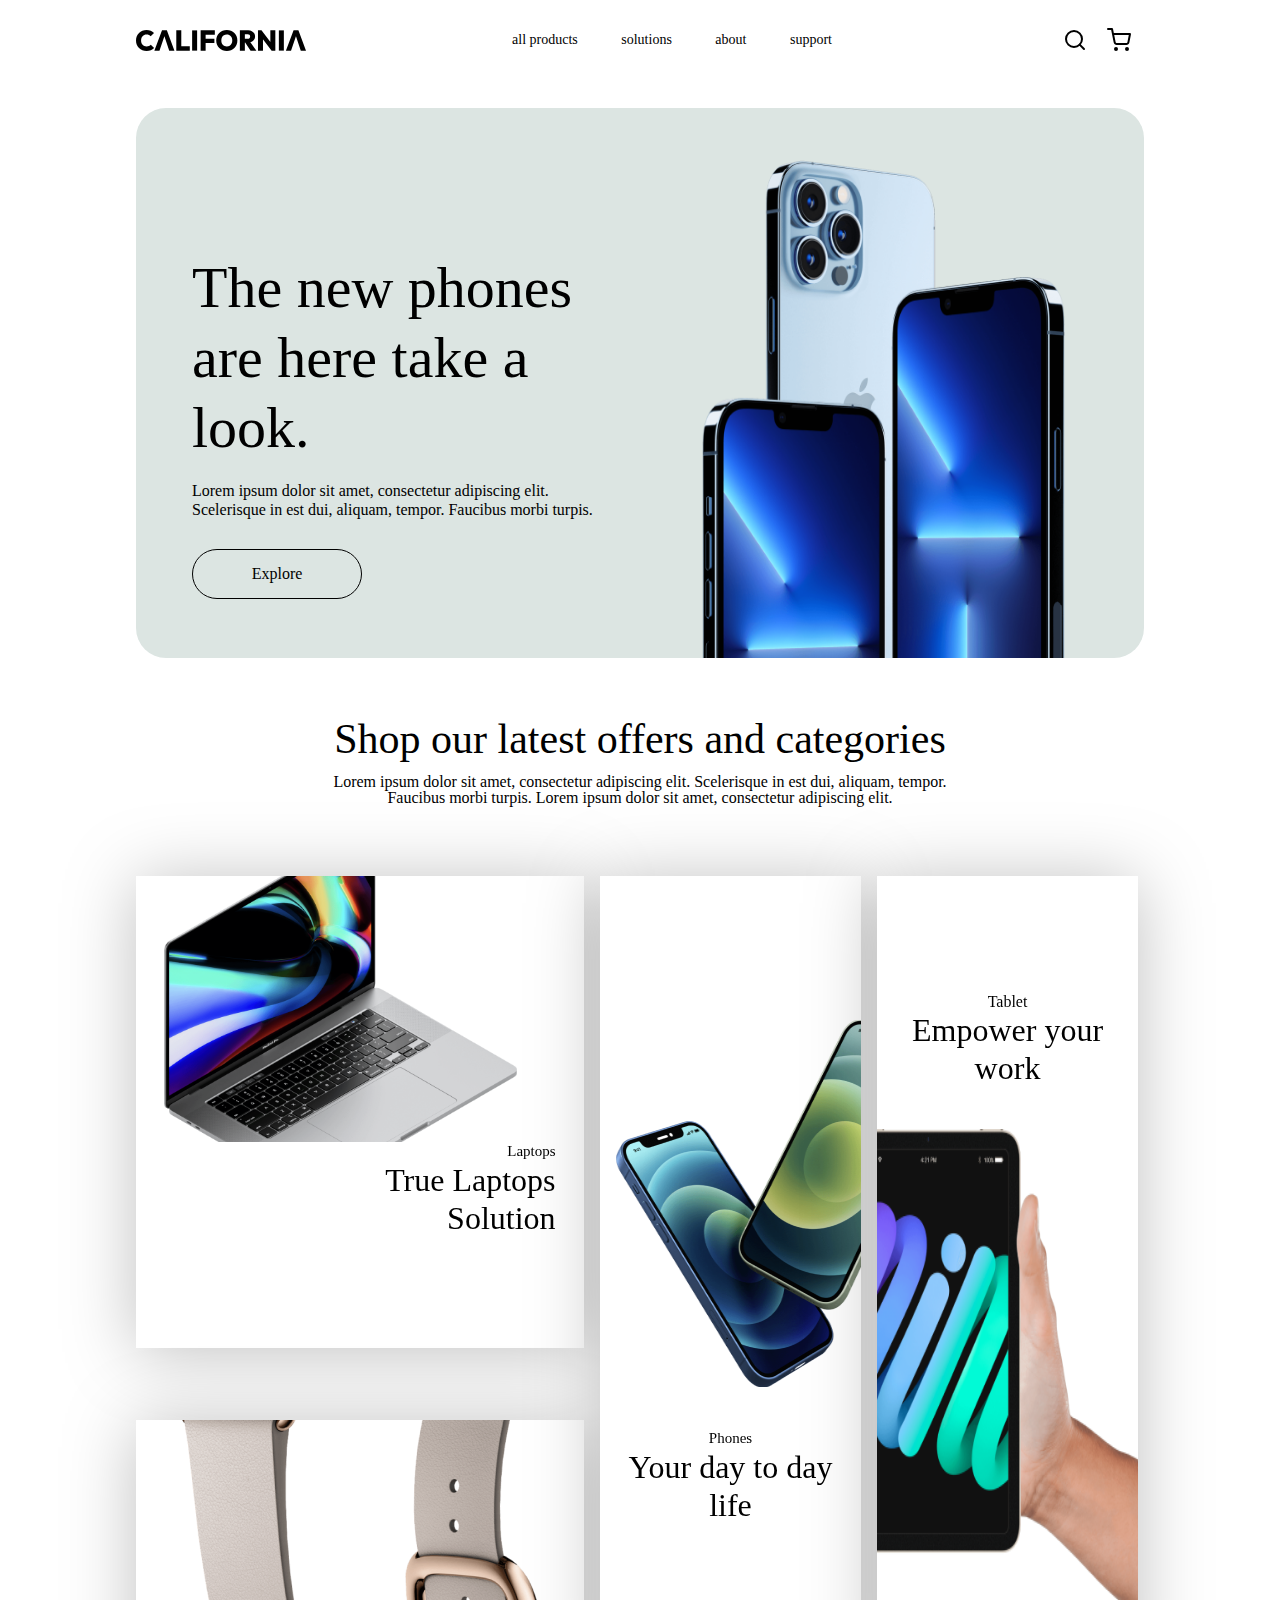
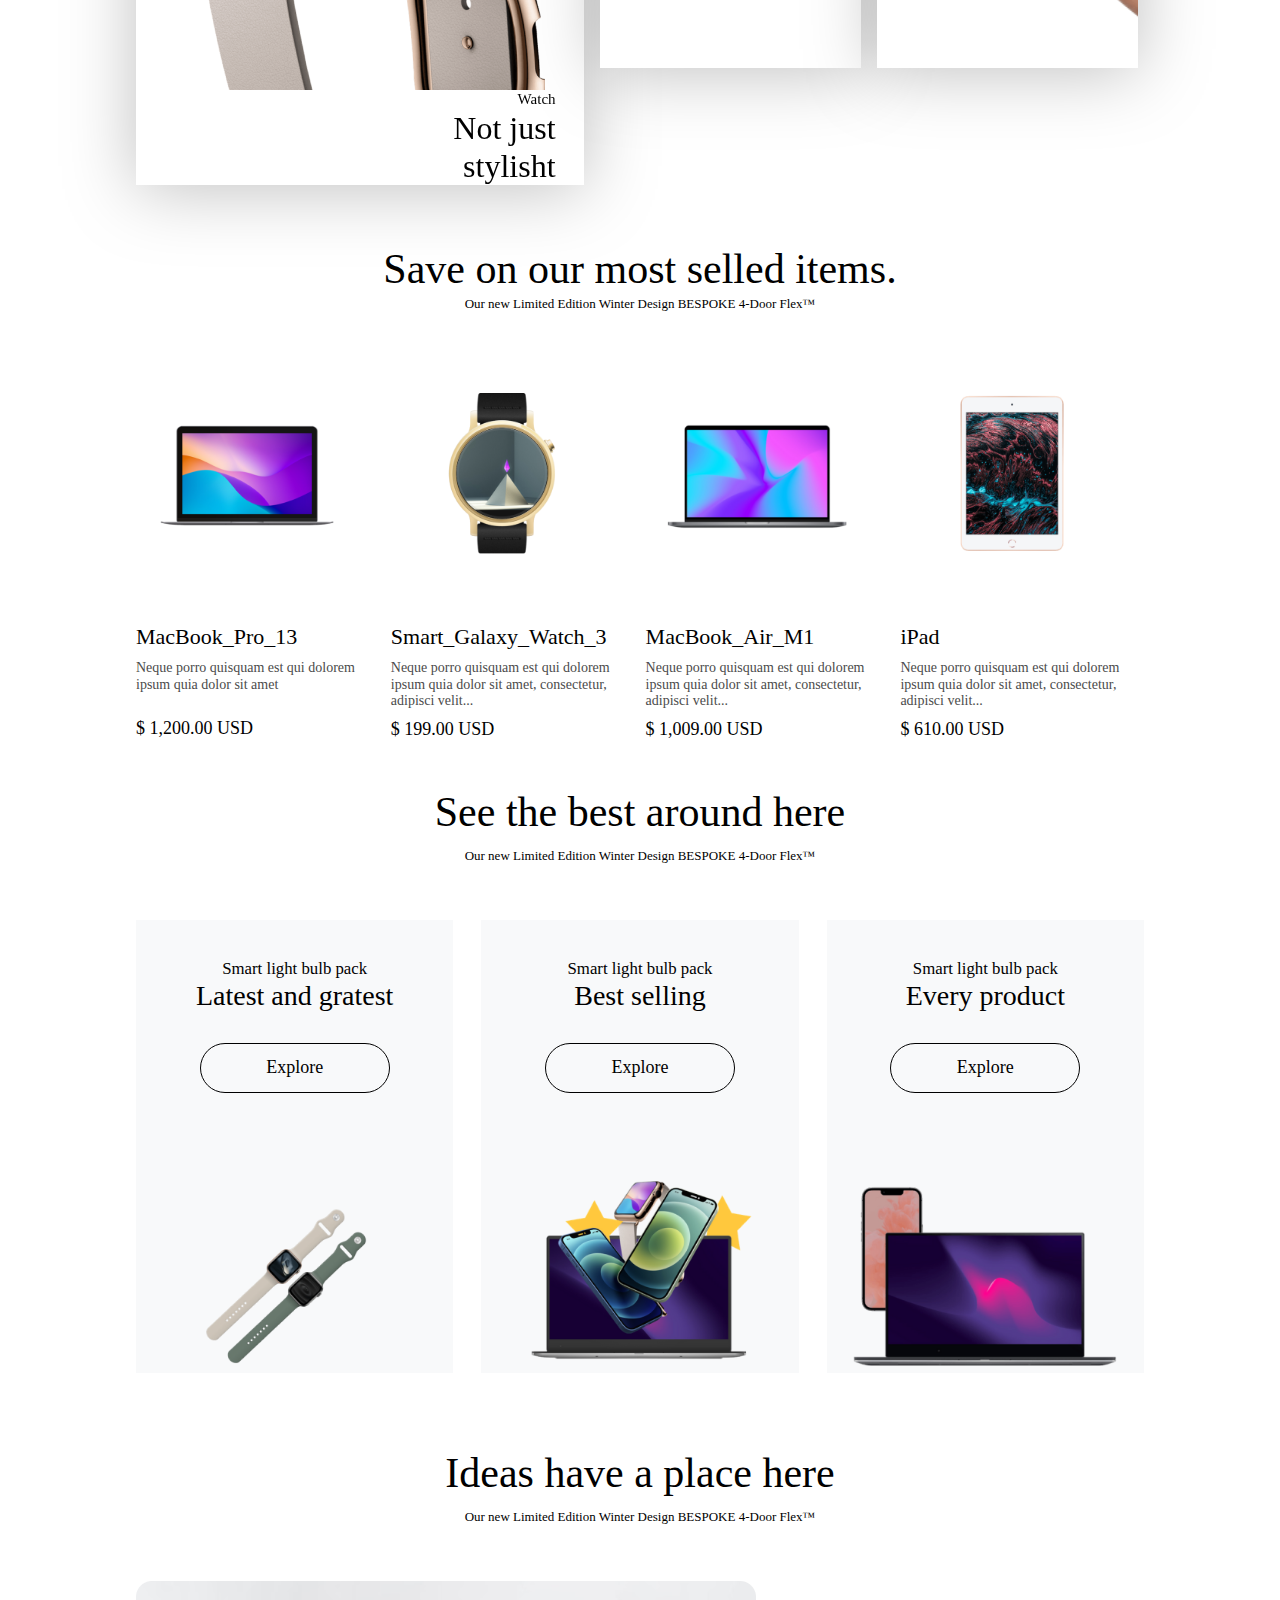
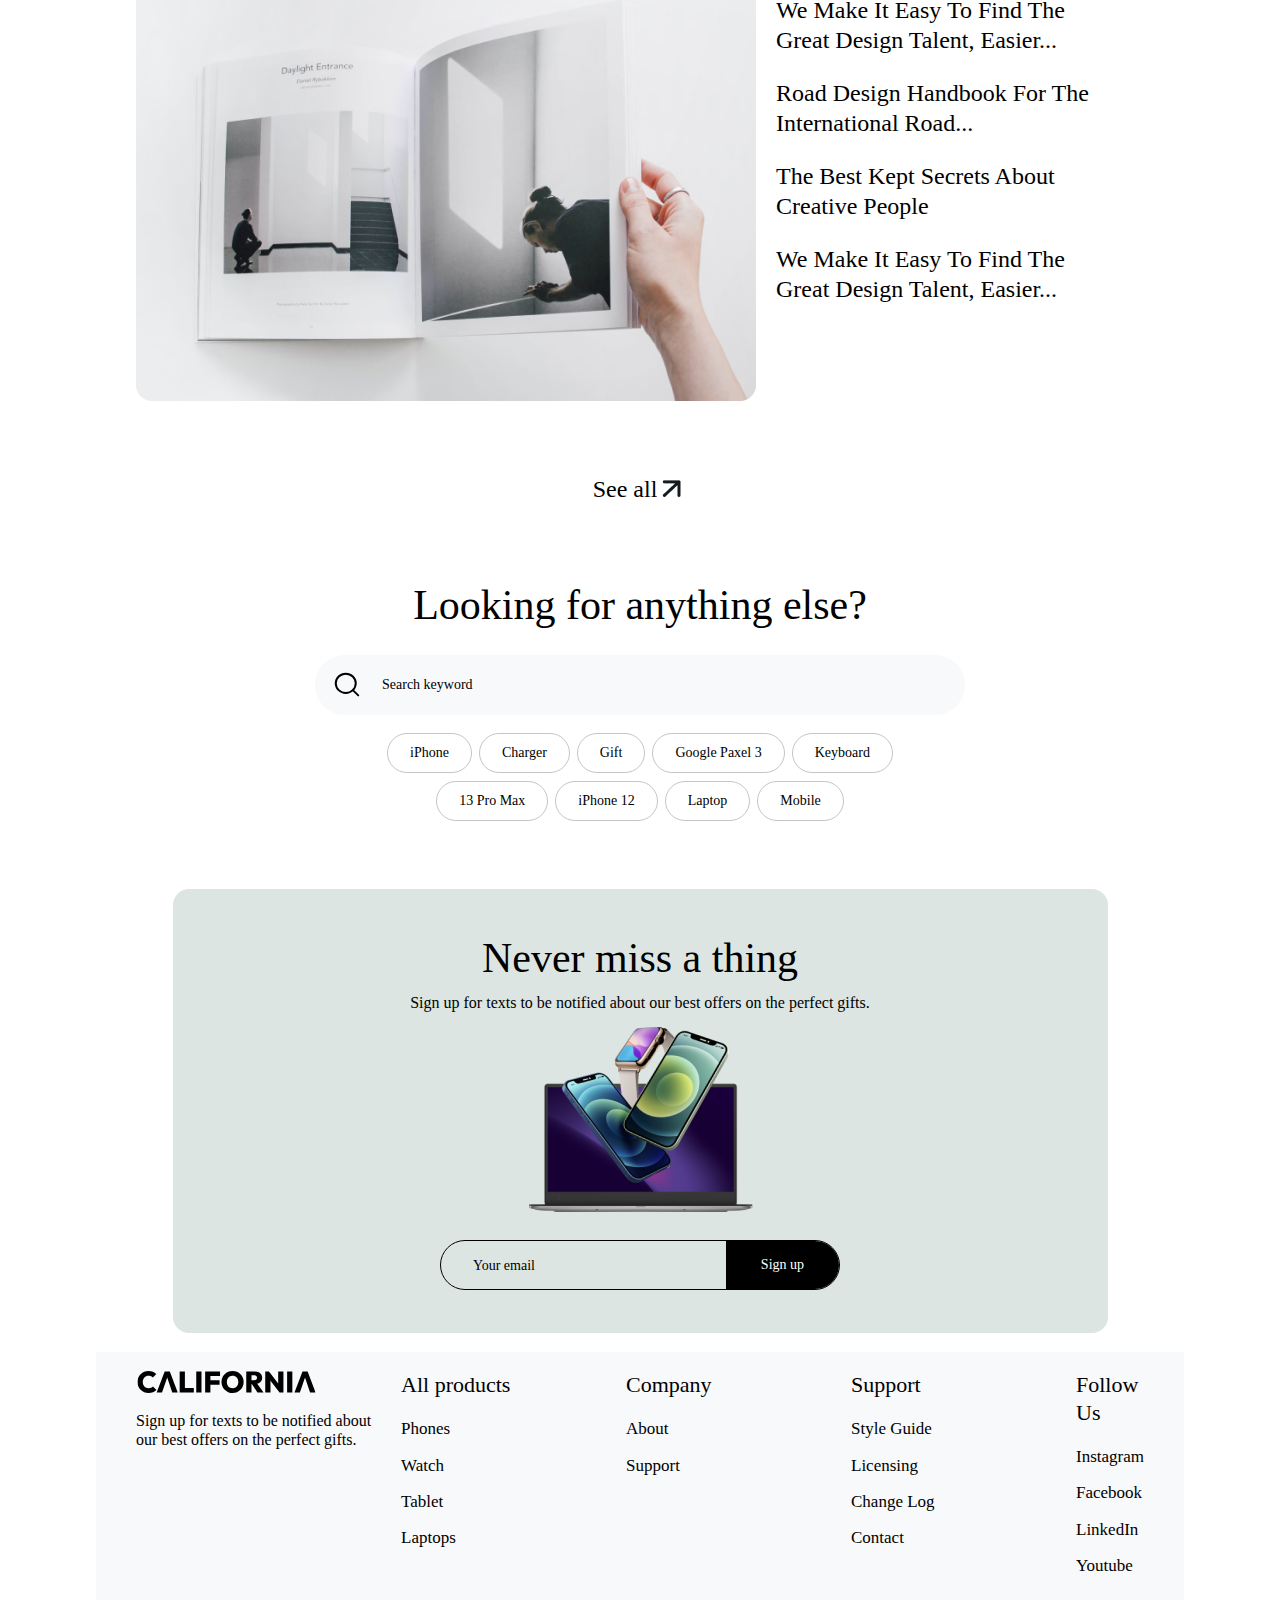
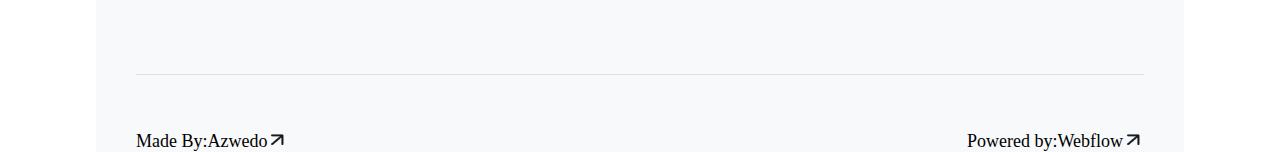
==== commit c6fcf4a0: "commit5" ====
--- a/projects/project_1/index.html
+++ b/projects/project_1/index.html
@@ -4,10 +4,9 @@
     <meta charset="UTF-8">
     <meta http-equiv="X-UA-Compatible" content="IE=edge">
     <meta name="viewport" content="width=device-width, initial-scale=1.0">
-    <link rel="shortcut icon" href="img/icon_logo.svg" type="image/x-icon">
     <link rel="stylesheet" href="css/scss.css">
     <link rel="stylesheet" href="css/scale.css">
-    <title>CALIFORNIA</title>
+    <title>Document</title>
 </head>
 <body>
     <div class="container">
--- a/projects/project_1/css/scss.css
+++ b/projects/project_1/css/scss.css
@@ -30,8 +30,13 @@
   color: rgb(0, 0, 0);
 }
 
+body {
+  overflow-x: hidden;
+}
+
 .container {
-  width: 100%;
+  max-width: 1100px;
+  margin: 0px auto;
 }
 .container .header {
   height: calc(40px + 40 * (100vw - 320px) / 1046);
--- a/projects/project_1/css/scale.css
+++ b/projects/project_1/css/scale.css
@@ -17,20 +17,26 @@
     flex-direction: column;
     overflow: auto;
   }
-  .container .header .nav .nav_list .search, .container .header .nav .nav_list .shop {
+  .container .header .nav .nav_list .search,
+  .container .header .nav .nav_list .shop {
     display: block;
   }
-  .container .header .nav .nav_list .nav_items, .container .header .nav .nav_list .search, .container .header .nav .nav_list .shop {
+  .container .header .nav .nav_list .nav_items,
+  .container .header .nav .nav_list .search,
+  .container .header .nav .nav_list .shop {
     margin: 5px 0px 5px 0px;
     text-align: start;
   }
-  .container .header .nav .nav_list .nav_items a, .container .header .nav .nav_list .search a, .container .header .nav .nav_list .shop a {
+  .container .header .nav .nav_list .nav_items a,
+  .container .header .nav .nav_list .search a,
+  .container .header .nav .nav_list .shop a {
     font-size: 20px;
   }
   .container .header .nav._active {
     left: 0%;
   }
-  .container .header .search_shop_menu .btn_search, .container .header .search_shop_menu .btn_shop {
+  .container .header .search_shop_menu .btn_search,
+  .container .header .search_shop_menu .btn_shop {
     display: none;
   }
   .container .header .search_shop_menu .btn_menu {
@@ -293,4 +299,303 @@
     flex-direction: column;
     align-items: center;
   }
+}
+@media (min-width: 1088px) {
+  .container {
+    width: 1088px;
+  }
+  .container .header {
+    height: 80px;
+    margin: 0px 40px;
+  }
+  .container .header .logo {
+    width: 170px;
+  }
+  .container .header .nav .nav_list .nav_items,
+  .container .header .nav .nav_list .search,
+  .container .header .nav .nav_list .shop {
+    margin: 0px 20px 0px 0px;
+    padding: 5px 10px 5px 10px;
+  }
+  .container .section_1 {
+    margin: 28px 40px;
+    height: 550px;
+  }
+  .container .section_1 .title .text {
+    top: 145px;
+    left: 56px;
+  }
+  .container .section_1 .title .text .text_items_1 {
+    font-size: 58px;
+    line-height: 70px;
+  }
+  .container .section_1 .title .text .text_items_2 {
+    margin: 18px 0px 30px 0px;
+  }
+  .container .section_1 .title .text .text_items_3 {
+    width: 170px;
+    height: 50px;
+    border-radius: 200px;
+  }
+  .container .section_1 .image .image_items {
+    width: 550px;
+    height: 540px;
+  }
+  .container .section_2 {
+    margin: 55px 40px;
+  }
+  .container .section_2 .title .text_2 {
+    width: 628px;
+  }
+  .container .section_2 .category {
+    column-gap: 16px;
+    margin: 56px 0px 0px 0px;
+  }
+  .container .section_2 .category .category_1 {
+    row-gap: 72px;
+  }
+  .container .section_2 .category .category_1 .laptops {
+    width: 448px;
+    height: 472px;
+  }
+  .container .section_2 .category .category_1 .laptops .laptop_content .text_2 {
+    font-size: 32px;
+    line-height: 38px;
+  }
+  .container .section_2 .category .category_1 .watch {
+    width: 448px;
+  }
+  .container .section_2 .category .category_1 .watch .watch_content {
+    flex-direction: column;
+  }
+  .container .section_2 .category .category_1 .watch .watch_content .image_watch {
+    width: 381px;
+  }
+  .container .section_2 .category .category_1 .watch .watch_content .watch_content_text {
+    align-self: end;
+  }
+  .container .section_2 .category .category_1 .watch .watch_content .watch_content_text .text_2,
+  .container .section_2 .category .category_1 .watch .watch_content .watch_content_text .text_3 {
+    font-size: 32px;
+    line-height: 38px;
+  }
+  .container .section_2 .category .category_2 .phones {
+    width: 261px;
+    height: 792px;
+  }
+  .container .section_2 .category .category_2 .phones .phone_content {
+    height: 504px;
+  }
+  .container .section_2 .category .category_2 .phones .phone_content .images_phones {
+    height: 367px;
+  }
+  .container .section_2 .category .category_2 .phones .phone_content .text_1 {
+    margin: 42px 0px 0px 0px;
+  }
+  .container .section_2 .category .category_2 .phones .phone_content .text_2 {
+    font-size: 32px;
+    line-height: 38px;
+  }
+  .container .section_2 .category .category_2 .phones .phone_content .text_3 {
+    font-size: 32px;
+    line-height: 38px;
+  }
+  .container .section_2 .category .category_2 .tablet {
+    width: 261px;
+    height: 792px;
+  }
+  .container .section_2 .category .category_2 .tablet .tablet_content {
+    height: 561px;
+  }
+  .container .section_2 .category .category_2 .tablet .tablet_content .text_3 {
+    margin: 0px 0px 42px 0px;
+    font-size: 32px;
+    line-height: 38px;
+  }
+  .container .section_2 .category .category_2 .tablet .tablet_content .text_2 {
+    font-size: 32px;
+    line-height: 38px;
+  }
+  .container .section_2 .category .category_2 .tablet .tablet_content .images_tablet {
+    height: 561px;
+  }
+  .container .section_3 {
+    margin: 58px 40px 0px;
+  }
+  .container .section_3 .text_1 {
+    margin: 19px 0px 0px 0px;
+  }
+  .container .section_3 .product {
+    margin: 31px 0px 0px 0px;
+    column-gap: 32.3px;
+  }
+  .container .section_3 .product .product_content_1 {
+    column-gap: 32.3px;
+  }
+  .container .section_3 .product .product_content_1 .MacBook_Pro_13 {
+    width: 222.5px;
+  }
+  .container .section_3 .product .product_content_1 .MacBook_Pro_13 .content_text .text_1 {
+    font-size: 22px;
+    line-height: 27.5px;
+  }
+  .container .section_3 .product .product_content_1 .MacBook_Pro_13 .content_text .text_2 {
+    color: rgb(75, 75, 75);
+  }
+  .container .section_3 .product .product_content_1 .MacBook_Pro_13 .content_text .text_3 {
+    font-size: 18px;
+    line-height: 21.6px;
+  }
+  .container .section_3 .product .product_content_1 .Smart_Galaxy_Watch_3 {
+    width: 222.5px;
+  }
+  .container .section_3 .product .product_content_1 .Smart_Galaxy_Watch_3 .content_text .text_1 {
+    font-size: 22px;
+    line-height: 27.5px;
+  }
+  .container .section_3 .product .product_content_1 .Smart_Galaxy_Watch_3 .content_text .text_3 {
+    font-size: 18px;
+    line-height: 21.6px;
+  }
+  .container .section_3 .product .product_content_2 {
+    column-gap: 32.3px;
+  }
+  .container .section_3 .product .product_content_2 .MacBook_Air_M1 {
+    width: 222.5px;
+  }
+  .container .section_3 .product .product_content_2 .MacBook_Air_M1 .content_text .text_1 {
+    font-size: 22px;
+    line-height: 27.5px;
+  }
+  .container .section_3 .product .product_content_2 .MacBook_Air_M1 .content_text .text_3 {
+    font-size: 18px;
+    line-height: 21.6px;
+  }
+  .container .section_3 .product .product_content_2 .iPad {
+    width: 222.5px;
+  }
+  .container .section_3 .product .product_content_2 .iPad .content_text .text_1 {
+    font-size: 22px;
+    line-height: 27.5px;
+  }
+  .container .section_3 .product .product_content_2 .iPad .content_text .text_3 {
+    font-size: 18px;
+    line-height: 21.6px;
+  }
+  .container .section_4 {
+    margin: 28px 40px 0px 40px;
+  }
+  .container .section_4 .View_best {
+    margin: 56px 0px 0px 0px;
+    column-gap: 28px;
+  }
+  .container .section_4 .View_best .View_best_items_1 {
+    height: 453px;
+  }
+  .container .section_4 .View_best .View_best_items_1 .text_2 {
+    font-size: 28px;
+    line-height: 35px;
+  }
+  .container .section_4 .View_best .View_best_items_1 .text_3 {
+    width: 190px;
+    height: 50px;
+    border-radius: 200px;
+  }
+  .container .section_4 .View_best .View_best_items_2 {
+    height: 453px;
+  }
+  .container .section_4 .View_best .View_best_items_2 .text_2 {
+    font-size: 28px;
+    line-height: 35px;
+  }
+  .container .section_4 .View_best .View_best_items_2 .text_3 {
+    width: 190px;
+    height: 50px;
+    border-radius: 200px;
+  }
+  .container .section_4 .View_best .View_best_items_3 {
+    height: 453px;
+  }
+  .container .section_4 .View_best .View_best_items_3 .text_2 {
+    font-size: 28px;
+    line-height: 35px;
+  }
+  .container .section_4 .View_best .View_best_items_3 .text_3 {
+    width: 190px;
+    height: 50px;
+    border-radius: 200px;
+  }
+  .container .section_5 {
+    margin: 0px 40px;
+  }
+  .container .section_5 .content .image {
+    width: 620px;
+  }
+  .container .section_5 .content .content_text_1 .text_items_1,
+  .container .section_5 .content .content_text_1 .text_items_2,
+  .container .section_5 .content .content_text_1 .text_items_3,
+  .container .section_5 .content .content_text_1 .text_items_4 {
+    font-size: 24px;
+    line-height: 30px;
+  }
+  .container .section_5 .content .content_text_1 .text_items_1 {
+    margin: 14px 0px 23px 0px;
+  }
+  .container .section_5 .content .content_text_1 .text_items_2,
+  .container .section_5 .content .content_text_1 .text_items_3 {
+    margin: 23px 0px;
+  }
+  .container .section_5 .content .content_text_1 .text_items_4 {
+    margin: 23px 0px 14px 0px;
+  }
+  .container .section_5 .content_text_2 {
+    margin: 74px 0px 0px 0px;
+  }
+  .container .section_5 .content_text_2 .content_text_2_text {
+    font-size: 24px;
+    line-height: 28.8px;
+  }
+  .container .section_6 {
+    margin: 0px 40px 0px;
+  }
+  .container .section_6 .section_6_search .input_search {
+    width: 552px;
+  }
+  .container .section_6 .section_6_input_email {
+    width: 935px;
+  }
+  .container .section_6 .section_6_input_email .image {
+    width: 233px;
+  }
+  .container .section_6 .section_6_input_email .section_6_input_email_input {
+    width: 400px;
+  }
+  .container .section_6 .section_6_input_email .section_6_input_email_input .input_text {
+    width: 247px;
+  }
+  .container .footer .footer_content_content_1 {
+    margin: 19px 40px;
+  }
+  .container .footer .footer_content_content_1 .content_1_logo {
+    width: 422px;
+  }
+  .container .footer .footer_content_content_1 .content {
+    column-gap: 28px;
+  }
+  .container .footer .footer_content_content_1 .content div {
+    width: 197px;
+  }
+  .container .footer .footer_content_content_1 .content div div:nth-child(1) {
+    font-size: 22px;
+    line-height: 27.5px;
+  }
+  .container .footer .footer_content_content_1 .content div:nth-child(4) {
+    width: auto;
+  }
+  .container .footer .footer_content_content_1 .content div:nth-child(4) div {
+    width: 100%;
+  }
+  .container .footer .footer_content_content_2 {
+    margin: 64px 40px 0px 40px;
+  }
 }